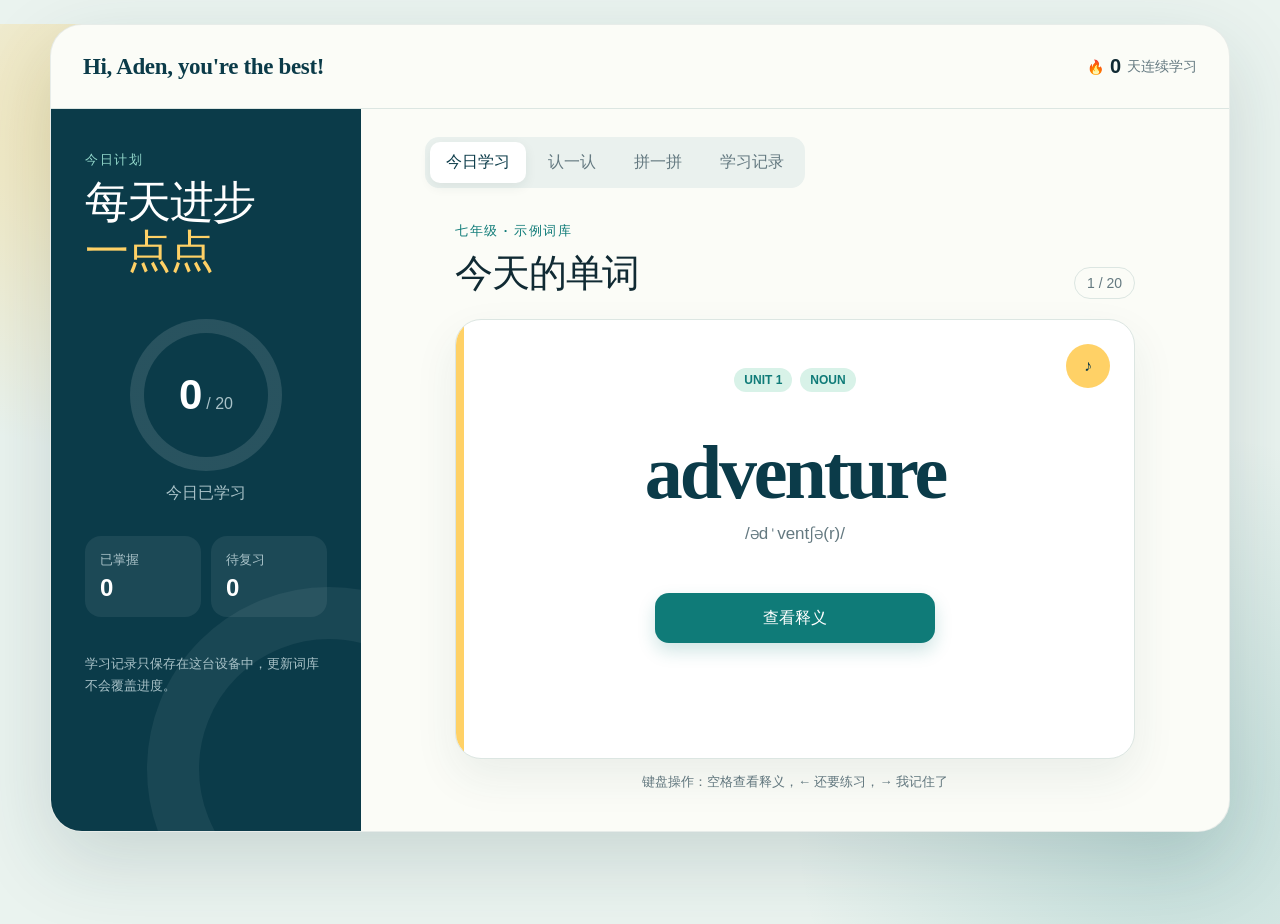
==== index.html @ 6ef936e9 "Ease spelling practice with letter hints (index.html)" ====
<!doctype html>
<html lang="zh-CN">
  <head>
    <meta charset="UTF-8" />
    <meta name="viewport" content="width=device-width, initial-scale=1, viewport-fit=cover" />
    <meta name="theme-color" content="#0b3b49" />
    <meta name="description" content="适合初中生在 iPad 和 iPhone 上使用的英语背单词 Web App。" />
    <link rel="manifest" href="./manifest.webmanifest" />
    <link rel="icon" type="image/svg+xml" href="data:image/svg+xml,%3Csvg xmlns='http://www.w3.org/2000/svg' viewBox='0 0 64 64'%3E%3Crect width='64' height='64' rx='16' fill='%230b3b49'/%3E%3Cpath d='M18 17h21a8 8 0 0 1 8 8v22H26a8 8 0 0 0-8 0V17Z' fill='%23ffd166'/%3E%3Cpath d='M26 17v30' stroke='%23fff' stroke-width='4'/%3E%3C/svg%3E" />
    <title>词光 · 英语学习</title>
    <link rel="stylesheet" href="./styles.css" />
  </head>
  <body>
    <div class="page-shell">
      <header class="topbar">
        <p class="personal-message">Hi, Aden, you're the best!</p>
        <div class="streak" aria-label="连续学习天数">
          <span aria-hidden="true">🔥</span>
          <strong id="streak-count">0</strong>
          <span>天连续学习</span>
        </div>
      </header>

      <main class="app-layout">
        <aside class="side-panel" aria-label="学习概览">
          <p class="eyebrow">今日计划</p>
          <h1>每天进步<br /><em>一点点</em></h1>
          <div class="ring-wrap">
            <div class="progress-ring" id="daily-ring" style="--progress: 0">
              <div><strong id="today-count">0</strong><span>/ 20</span></div>
            </div>
            <p>今日已学习</p>
          </div>
          <div class="mini-stats">
            <div><span>已掌握</span><strong id="mastered-count">0</strong></div>
            <div><span>待复习</span><strong id="review-count">0</strong></div>
          </div>
          <p class="local-note">学习记录只保存在这台设备中，更新词库不会覆盖进度。</p>
        </aside>

        <section class="workspace">
          <nav class="mode-tabs" aria-label="功能切换">
            <button class="tab is-active" data-view="study" aria-selected="true">今日学习</button>
            <button class="tab" data-view="quiz" aria-selected="false">认一认</button>
            <button class="tab" data-view="spelling" aria-selected="false">拼一拼</button>
            <button class="tab" data-view="progress" aria-selected="false">学习记录</button>
          </nav>

          <section class="view is-active" id="study-view" aria-labelledby="study-heading">
            <div class="view-heading">
              <div><p class="eyebrow">七年级 · 示例词库</p><h2 id="study-heading">今天的单词</h2></div>
              <span id="word-position" class="position">1 / 20</span>
            </div>
            <div class="word-card" id="word-card">
              <div class="word-meta"><span id="word-unit">Unit 1</span><span id="word-pos">noun</span></div>
              <button class="sound-button" id="speak-button" aria-label="朗读当前单词">♪</button>
              <p class="word" id="word-text">loading</p>
              <p class="phonetic" id="word-phonetic">/ˈləʊdɪŋ/</p>
              <div class="answer" id="word-answer" hidden>
                <span class="answer-rule"></span>
                <strong id="word-meaning">正在加载词库…</strong>
                <p id="word-example"></p>
                <small id="word-example-zh"></small>
              </div>
              <button class="primary-button" id="reveal-button">查看释义</button>
              <div class="decision-buttons" id="decision-buttons" hidden>
                <button class="secondary-button" data-result="again">还要练习</button>
                <button class="primary-button" data-result="known">我记住了</button>
              </div>
            </div>
            <p class="keyboard-hint">键盘操作：空格查看释义，← 还要练习，→ 我记住了</p>
          </section>

          <section class="view" id="quiz-view" aria-labelledby="quiz-heading" hidden>
            <div class="view-heading">
              <div><p class="eyebrow">中英双向选择</p><h2 id="quiz-heading">10 题认一认</h2></div>
              <span id="quiz-position" class="position">准备开始</span>
            </div>
            <div class="quiz-card" id="quiz-card">
              <p class="quiz-direction" id="quiz-direction">系统会随机出题，并自动记录错词。</p>
              <h3 id="quiz-prompt">检验一下今天的成果</h3>
              <div id="quiz-options" class="quiz-options"></div>
              <p id="quiz-feedback" class="quiz-feedback" aria-live="polite"></p>
              <button class="primary-button" id="quiz-start">开始认一认</button>
            </div>
          </section>

          <section class="view" id="spelling-view" aria-labelledby="spelling-heading" hidden>
            <div class="view-heading">
              <div><p class="eyebrow">看中文写英文</p><h2 id="spelling-heading">10 题拼一拼</h2></div>
              <span id="spelling-position" class="position">准备开始</span>
            </div>
            <div class="spelling-card">
              <p class="spelling-label" id="spelling-label">根据中文释义和首尾字母，补全中间的字母。</p>
              <h3 id="spelling-prompt">准备好挑战拼写了吗？</h3>
              <form id="spelling-form" hidden>
                <div class="spelling-pattern" aria-label="英文单词拼写提示">
                  <span id="spelling-first" aria-hidden="true"></span>
                  <label class="sr-only" for="spelling-input">填写单词中间缺少的字母</label>
                  <input id="spelling-input" type="text" inputmode="text" autocomplete="off" autocapitalize="none" spellcheck="false" />
                  <span id="spelling-last" aria-hidden="true"></span>
                </div>
                <button class="primary-button" type="submit">提交答案</button>
              </form>
              <div id="spelling-feedback" class="spelling-feedback" aria-live="polite"></div>
              <button class="primary-button" id="spelling-start">开始拼一拼</button>
              <button class="primary-button" id="spelling-next" hidden>下一题</button>
            </div>
          </section>

          <section class="view" id="progress-view" aria-labelledby="progress-heading" hidden>
            <div class="view-heading">
              <div><p class="eyebrow">保存在本机</p><h2 id="progress-heading">学习记录</h2></div>
            </div>
            <div class="progress-grid">
              <article><span>已接触单词</span><strong id="seen-total">0</strong><small>共 20 个</small></article>
              <article><span>已经掌握</span><strong id="mastered-total">0</strong><small>答对 2 次以上</small></article>
              <article><span>错词数量</span><strong id="wrong-total">0</strong><small>建议优先复习</small></article>
            </div>
            <div class="wrong-list-card">
              <div><h3>需要再练的单词</h3><p>做错或点过“还要练习”的单词会出现在这里。</p></div>
              <div id="wrong-list" class="wrong-list"></div>
            </div>
          </section>
        </section>
      </main>
    </div>
    <noscript>请开启 JavaScript 后使用词光。</noscript>
    <script src="./app.js" defer></script>
  </body>
</html>
---- styles.css ----
:root {
  --ink: #102a33;
  --muted: #647980;
  --deep: #0b3b49;
  --teal: #0f7b78;
  --mint: #d8f2e8;
  --sun: #ffd166;
  --paper: #fbfcf7;
  --white: #ffffff;
  --line: #dce6e2;
  --danger: #c95252;
  font-family: Inter, ui-rounded, "SF Pro Rounded", "PingFang SC", "Microsoft YaHei", sans-serif;
  color: var(--ink);
  background: #eaf3ef;
  font-synthesis: none;
}

* { box-sizing: border-box; }
[hidden] { display: none !important; }

body {
  margin: 0;
  min-height: 100vh;
  min-height: 100svh;
  background:
    radial-gradient(circle at 8% 12%, rgba(255, 209, 102, .44), transparent 20rem),
    radial-gradient(circle at 92% 88%, rgba(15, 123, 120, .18), transparent 24rem),
    #eaf3ef;
}

button, a { -webkit-tap-highlight-color: transparent; }
button { font: inherit; }
button:focus-visible, a:focus-visible { outline: 3px solid var(--sun); outline-offset: 3px; }

.page-shell {
  width: min(1180px, calc(100% - 32px));
  margin: 24px auto;
  background: var(--paper);
  border: 1px solid rgba(11, 59, 73, .08);
  border-radius: 32px;
  box-shadow: 0 28px 80px rgba(22, 64, 69, .16);
  overflow: hidden;
}

.topbar {
  height: 84px;
  padding: 0 32px;
  display: flex;
  align-items: center;
  justify-content: space-between;
  border-bottom: 1px solid var(--line);
}

.personal-message {
  margin: 0; color: var(--deep); font: 700 clamp(17px, 2.3vw, 23px)/1.2 Georgia, "Times New Roman", serif;
  letter-spacing: -.015em;
}

.streak { display: flex; align-items: center; gap: 6px; color: var(--muted); font-size: 14px; }
.streak strong { color: var(--ink); font-size: 20px; }

.app-layout { min-height: 680px; display: grid; grid-template-columns: 310px 1fr; }
.side-panel {
  position: relative; padding: 42px 34px; color: var(--white); background: var(--deep); overflow: hidden;
}
.side-panel::after {
  content: ""; position: absolute; width: 260px; height: 260px; right: -150px; bottom: -120px;
  border: 52px solid rgba(255,255,255,.06); border-radius: 50%;
}
.eyebrow { margin: 0 0 8px; color: var(--teal); font-size: 13px; font-weight: 800; letter-spacing: .12em; text-transform: uppercase; }
.side-panel .eyebrow { color: #92d7ca; }
.side-panel h1 { margin: 0; font-size: clamp(32px, 4vw, 44px); line-height: 1.12; letter-spacing: -.035em; }
.side-panel h1 em { color: var(--sun); font-family: Georgia, "Noto Serif SC", serif; font-weight: 500; }

.ring-wrap { margin: 42px 0 32px; text-align: center; }
.progress-ring {
  --progress: 0;
  width: 152px; height: 152px; margin: auto; border-radius: 50%;
  background: conic-gradient(var(--sun) calc(var(--progress) * 1%), rgba(255,255,255,.12) 0);
  display: grid; place-items: center;
}
.progress-ring::before { content: ""; grid-area: 1/1; width: 124px; height: 124px; border-radius: 50%; background: var(--deep); }
.progress-ring div { grid-area: 1/1; position: relative; display: flex; align-items: baseline; gap: 4px; }
.progress-ring strong { font-size: 42px; }
.progress-ring span { color: #a9c2c8; }
.ring-wrap p { margin: 12px 0 0; color: #a9c2c8; }
.mini-stats { display: grid; grid-template-columns: 1fr 1fr; gap: 10px; }
.mini-stats div { padding: 15px; background: rgba(255,255,255,.07); border-radius: 16px; }
.mini-stats span, .mini-stats strong { display: block; }
.mini-stats span { color: #a9c2c8; font-size: 13px; }
.mini-stats strong { margin-top: 5px; font-size: 24px; }
.local-note { position: relative; z-index: 1; margin: 36px 0 0; color: #a9c2c8; font-size: 13px; line-height: 1.7; }

.workspace { padding: 28px clamp(24px, 5vw, 64px) 40px; }
.mode-tabs { display: flex; gap: 6px; padding: 5px; width: fit-content; background: #eaf1ee; border-radius: 14px; }
.tab { border: 0; padding: 10px 16px; border-radius: 10px; color: var(--muted); background: transparent; cursor: pointer; font-weight: 700; }
.tab.is-active { color: var(--deep); background: var(--white); box-shadow: 0 4px 12px rgba(20,58,65,.08); }
.view { max-width: 680px; margin: 34px auto 0; }
.view-heading { display: flex; align-items: end; justify-content: space-between; gap: 20px; margin-bottom: 20px; }
.view-heading h2 { margin: 0; font-size: clamp(28px, 4vw, 38px); letter-spacing: -.03em; }
.position { padding: 7px 12px; border: 1px solid var(--line); border-radius: 999px; color: var(--muted); font-size: 14px; white-space: nowrap; }

.word-card, .quiz-card, .spelling-card, .wrong-list-card {
  position: relative; padding: clamp(24px, 5vw, 48px); background: var(--white); border: 1px solid var(--line);
  border-radius: 26px; box-shadow: 0 18px 44px rgba(34, 76, 75, .08);
}
.word-card { min-height: 440px; text-align: center; overflow: hidden; }
.word-card::before { content: ""; position: absolute; left: 0; top: 0; width: 8px; height: 100%; background: var(--sun); }
.word-meta { display: flex; justify-content: center; gap: 8px; }
.word-meta span { padding: 5px 10px; border-radius: 999px; background: var(--mint); color: var(--teal); font-size: 12px; font-weight: 800; text-transform: uppercase; }
.sound-button { position: absolute; top: 24px; right: 24px; width: 44px; height: 44px; border: 0; border-radius: 50%; color: var(--deep); background: var(--sun); cursor: pointer; font-weight: 900; }
.word { margin: 42px 0 4px; font: 700 clamp(48px, 8vw, 76px)/1 Georgia, serif; letter-spacing: -.04em; color: var(--deep); }
.phonetic { margin: 12px 0 28px; color: var(--muted); font-size: 17px; }
.answer-rule { display: block; width: 44px; height: 3px; margin: 0 auto 16px; border-radius: 99px; background: var(--sun); }
.answer strong { display: block; font-size: 22px; }
.answer p { margin: 18px 0 4px; font-size: 17px; line-height: 1.55; }
.answer small { color: var(--muted); font-size: 14px; }

.primary-button, .secondary-button {
  min-height: 50px; border: 0; border-radius: 14px; padding: 13px 24px; cursor: pointer; font-weight: 800;
}
.primary-button { color: var(--white); background: var(--teal); box-shadow: 0 8px 18px rgba(15,123,120,.2); }
.primary-button:hover { background: #0a6967; }
.secondary-button { color: var(--deep); background: #edf3f1; }
#reveal-button { margin-top: 20px; width: min(280px, 100%); }
.decision-buttons { display: grid; grid-template-columns: 1fr 1fr; gap: 12px; margin-top: 28px; }
.keyboard-hint { margin: 14px 0 0; color: var(--muted); font-size: 13px; text-align: center; }

.quiz-card { text-align: center; }
.quiz-direction { margin: 0; color: var(--teal); font-size: 14px; font-weight: 800; }
.quiz-card h3 { margin: 26px 0; font: 700 clamp(30px, 6vw, 48px)/1.2 Georgia, serif; color: var(--deep); }
.quiz-options { display: grid; grid-template-columns: 1fr 1fr; gap: 12px; }
.quiz-options button { min-height: 58px; padding: 12px; border: 2px solid var(--line); border-radius: 14px; background: var(--white); cursor: pointer; font-weight: 700; }
.quiz-options button:hover { border-color: var(--teal); }
.quiz-options button.correct { border-color: var(--teal); background: var(--mint); }
.quiz-options button.wrong { border-color: var(--danger); background: #fff0f0; }
.quiz-feedback { min-height: 24px; font-weight: 800; }

.spelling-card { text-align: center; }
.spelling-label { margin: 0; color: var(--teal); font-size: 14px; font-weight: 800; }
.spelling-card h3 { margin: 28px 0; font-size: clamp(30px, 6vw, 48px); line-height: 1.25; color: var(--deep); }
#spelling-form { display: grid; grid-template-columns: 1fr auto; gap: 10px; }
#spelling-input {
  width: 100%; min-height: 54px; border: 2px solid var(--line); border-radius: 14px; padding: 0 18px;
  color: var(--deep); background: var(--paper); font: 700 19px/1.2 Georgia, serif;
}
#spelling-input:focus { border-color: var(--teal); outline: 3px solid rgba(15, 123, 120, .14); }
.spelling-feedback { min-height: 94px; display: grid; place-items: center; margin-top: 20px; }
.spelling-result { margin: 0; font-weight: 800; }
.spelling-result strong { display: block; font-size: 20px; }
.spelling-result span { display: block; margin-bottom: 5px; font-size: 42px; line-height: 1; }
.spelling-result.is-correct { color: var(--teal); }
.spelling-result.is-wrong { color: var(--danger); }
.spelling-result.is-wrong small { display: block; margin-top: 6px; color: var(--muted); font-size: 14px; font-weight: 600; }
.sr-only { position: absolute; width: 1px; height: 1px; padding: 0; margin: -1px; overflow: hidden; clip: rect(0, 0, 0, 0); white-space: nowrap; border: 0; }

.progress-grid { display: grid; grid-template-columns: repeat(3, 1fr); gap: 12px; margin-bottom: 16px; }
.progress-grid article { padding: 20px; background: var(--deep); color: var(--white); border-radius: 18px; }
.progress-grid span, .progress-grid small { display: block; }
.progress-grid span { color: #afd0d4; font-size: 13px; }
.progress-grid strong { display: block; margin: 10px 0 4px; color: var(--sun); font-size: 34px; }
.progress-grid small { color: #afd0d4; }
.wrong-list-card { display: flex; align-items: flex-start; justify-content: space-between; gap: 24px; padding: 26px; }
.wrong-list-card h3 { margin: 0 0 5px; }
.wrong-list-card p { margin: 0; color: var(--muted); font-size: 14px; line-height: 1.5; }
.wrong-list { display: flex; flex-wrap: wrap; justify-content: flex-end; gap: 7px; max-width: 280px; }
.wrong-list span { padding: 6px 10px; background: #fff2cf; border-radius: 999px; font-size: 13px; font-weight: 700; }
.wrong-list .empty { color: var(--muted); background: #edf3f1; }

@media (max-width: 800px) {
  .page-shell { width: 100%; margin: 0; border: 0; border-radius: 0; min-height: 100svh; }
  .topbar { height: 72px; padding: 0 20px; }
  .streak span:last-child { display: none; }
  .app-layout { display: block; }
  .side-panel { padding: 22px 20px; }
  .side-panel h1, .side-panel .eyebrow, .ring-wrap p, .local-note { display: none; }
  .ring-wrap { margin: 0; text-align: left; }
  .progress-ring { width: auto; height: auto; margin: 0; border-radius: 0; background: none; display: block; }
  .progress-ring::before { display: none; }
  .progress-ring div { display: flex; }
  .progress-ring strong { font-size: 28px; color: var(--sun); }
  .progress-ring span { align-self: center; }
  .mini-stats { position: absolute; top: 20px; right: 20px; display: flex; }
  .mini-stats div { padding: 5px 10px; background: rgba(255,255,255,.08); }
  .mini-stats span { display: none; }
  .mini-stats strong { margin: 0; font-size: 18px; }
  .mini-stats strong::after { margin-left: 4px; color: #a9c2c8; font-size: 11px; }
  .mini-stats div:first-child strong::after { content: "掌握"; }
  .mini-stats div:last-child strong::after { content: "复习"; }
  .workspace { padding: 20px 16px 36px; }
  .mode-tabs { width: 100%; overflow-x: auto; }
  .tab { flex: 1; min-width: 0; padding-inline: 10px; white-space: nowrap; }
  .view { margin-top: 28px; }
  .word-card { min-height: 430px; }
  .keyboard-hint { display: none; }
}

@media (max-width: 520px) {
  .personal-message { max-width: 220px; }
  .view-heading { align-items: center; }
  .word-card { padding: 28px 20px; }
  .sound-button { top: 18px; right: 18px; }
  .quiz-options, .progress-grid { grid-template-columns: 1fr; }
  #spelling-form { grid-template-columns: 1fr; }
  .wrong-list-card { display: block; }
  .wrong-list { justify-content: flex-start; margin-top: 18px; }
}

@media (max-width: 350px) {
  .topbar { padding-inline: 14px; }
  .side-panel { padding-inline: 14px; }
  .mini-stats { right: 14px; }
  .workspace { padding-inline: 12px; }
  .tab { padding-inline: 6px; font-size: 13px; }
  .word { font-size: 44px; }
}

@media (prefers-reduced-motion: no-preference) {
  .view.is-active { animation: arrive .24s ease-out; }
  @keyframes arrive { from { opacity: 0; transform: translateY(8px); } }
}
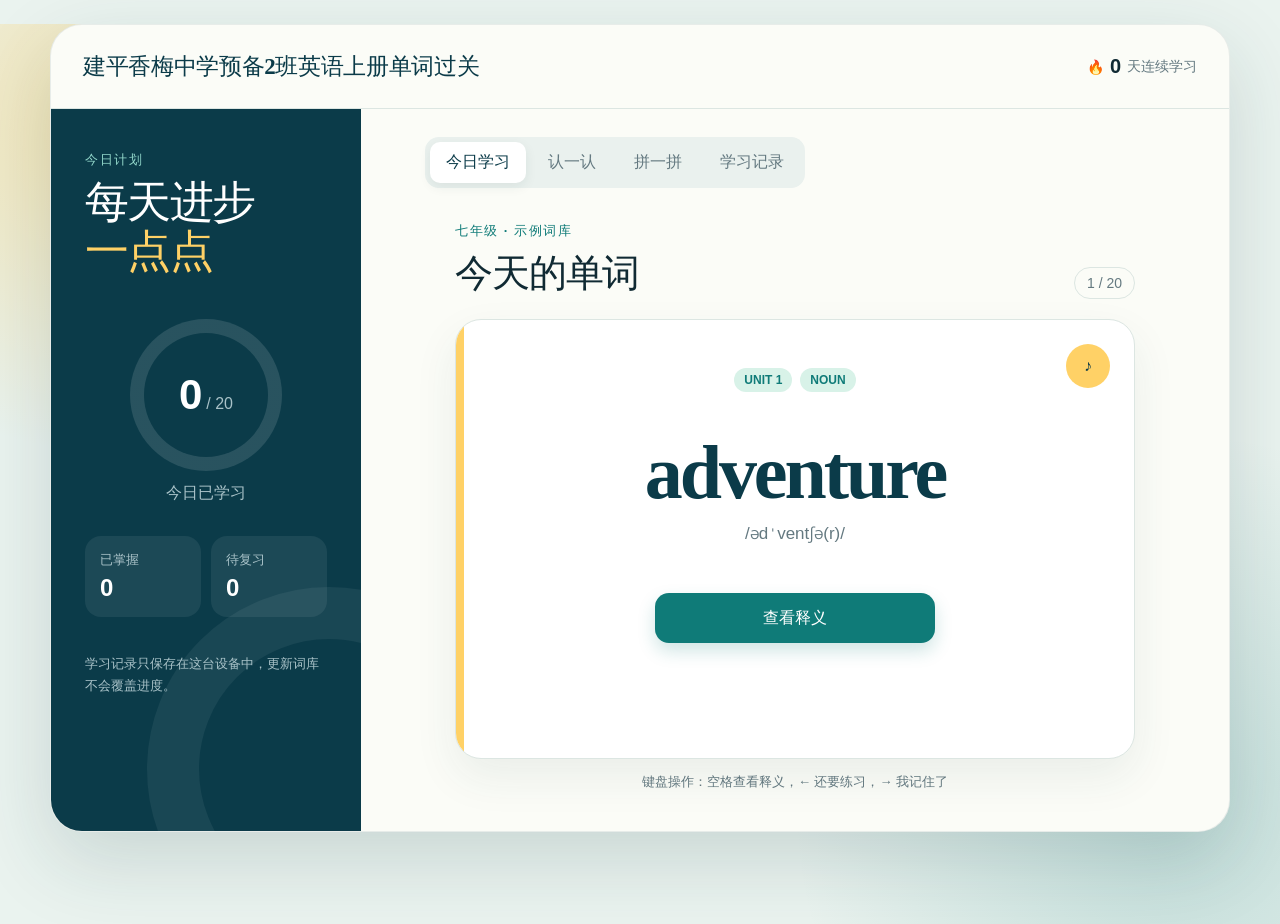
==== commit 0a3cc079: "Add automatic pronunciation and review flow (index.html)" ====
--- a/index.html
+++ b/index.html
@@ -13,7 +13,7 @@
   <body>
     <div class="page-shell">
       <header class="topbar">
-        <p class="personal-message">Hi, Aden, you're the best!</p>
+        <p class="personal-message">建平香梅中学预备2班英语上册单词过关</p>
         <div class="streak" aria-label="连续学习天数">
           <span aria-hidden="true">🔥</span>
           <strong id="streak-count">0</strong>
@@ -48,7 +48,7 @@
 
           <section class="view is-active" id="study-view" aria-labelledby="study-heading">
             <div class="view-heading">
-              <div><p class="eyebrow">七年级 · 示例词库</p><h2 id="study-heading">今天的单词</h2></div>
+              <div><p class="eyebrow" id="study-eyebrow">七年级 · 示例词库</p><h2 id="study-heading">今天的单词</h2></div>
               <span id="word-position" class="position">1 / 20</span>
             </div>
             <div class="word-card" id="word-card">
@@ -95,10 +95,9 @@
               <h3 id="spelling-prompt">准备好挑战拼写了吗？</h3>
               <form id="spelling-form" hidden>
                 <div class="spelling-pattern" aria-label="英文单词拼写提示">
-                  <span id="spelling-first" aria-hidden="true"></span>
-                  <label class="sr-only" for="spelling-input">填写单词中间缺少的字母</label>
-                  <input id="spelling-input" type="text" inputmode="text" autocomplete="off" autocapitalize="none" spellcheck="false" />
-                  <span id="spelling-last" aria-hidden="true"></span>
+                  <span class="spelling-edge" id="spelling-first" aria-hidden="true"></span>
+                  <div class="spelling-slots" id="spelling-slots" role="group" aria-label="填写单词中间缺少的字母"></div>
+                  <span class="spelling-edge" id="spelling-last" aria-hidden="true"></span>
                 </div>
                 <button class="primary-button" type="submit">提交答案</button>
               </form>
@@ -119,7 +118,10 @@
             </div>
             <div class="wrong-list-card">
               <div><h3>需要再练的单词</h3><p>做错或点过“还要练习”的单词会出现在这里。</p></div>
-              <div id="wrong-list" class="wrong-list"></div>
+              <div class="wrong-list-actions">
+                <div id="wrong-list" class="wrong-list"></div>
+                <button class="primary-button" id="review-again" hidden>再次练习</button>
+              </div>
             </div>
           </section>
         </section>
--- a/styles.css
+++ b/styles.css
@@ -139,12 +139,21 @@
 .spelling-card { text-align: center; }
 .spelling-label { margin: 0; color: var(--teal); font-size: 14px; font-weight: 800; }
 .spelling-card h3 { margin: 28px 0; font-size: clamp(30px, 6vw, 48px); line-height: 1.25; color: var(--deep); }
-#spelling-form { display: grid; grid-template-columns: 1fr auto; gap: 10px; }
-#spelling-input {
-  width: 100%; min-height: 54px; border: 2px solid var(--line); border-radius: 14px; padding: 0 18px;
-  color: var(--deep); background: var(--paper); font: 700 19px/1.2 Georgia, serif;
-}
-#spelling-input:focus { border-color: var(--teal); outline: 3px solid rgba(15, 123, 120, .14); }
+#spelling-form { display: flex; align-items: center; justify-content: center; flex-wrap: wrap; gap: 16px; }
+.spelling-pattern {
+  display: inline-flex; align-items: center; justify-content: center; gap: 7px; min-height: 64px; padding: 8px 18px;
+  border: 2px solid var(--line); border-radius: 16px; background: var(--paper); color: var(--deep);
+  font: 700 clamp(28px, 5vw, 38px)/1 Georgia, serif;
+}
+.spelling-edge { min-width: .7em; text-align: center; }
+.spelling-slots { display: inline-flex; align-items: center; gap: 5px; }
+.spelling-letter {
+  width: clamp(24px, 5vw, 32px); min-height: 48px; border: 0; border-bottom: 3px solid var(--teal);
+  border-radius: 0; padding: 0 2px; color: var(--deep); background: transparent;
+  font: inherit; text-align: center; caret-color: var(--teal);
+}
+.spelling-letter:focus { border-color: var(--teal); background: rgba(15, 123, 120, .07); outline: 2px solid rgba(15, 123, 120, .18); outline-offset: 2px; }
+.spelling-letter:disabled { color: var(--deep); opacity: 1; -webkit-text-fill-color: var(--deep); }
 .spelling-feedback { min-height: 94px; display: grid; place-items: center; margin-top: 20px; }
 .spelling-result { margin: 0; font-weight: 800; }
 .spelling-result strong { display: block; font-size: 20px; }
@@ -201,7 +210,7 @@
   .word-card { padding: 28px 20px; }
   .sound-button { top: 18px; right: 18px; }
   .quiz-options, .progress-grid { grid-template-columns: 1fr; }
-  #spelling-form { grid-template-columns: 1fr; }
+  #spelling-form { flex-direction: column; }
   .wrong-list-card { display: block; }
   .wrong-list { justify-content: flex-start; margin-top: 18px; }
 }
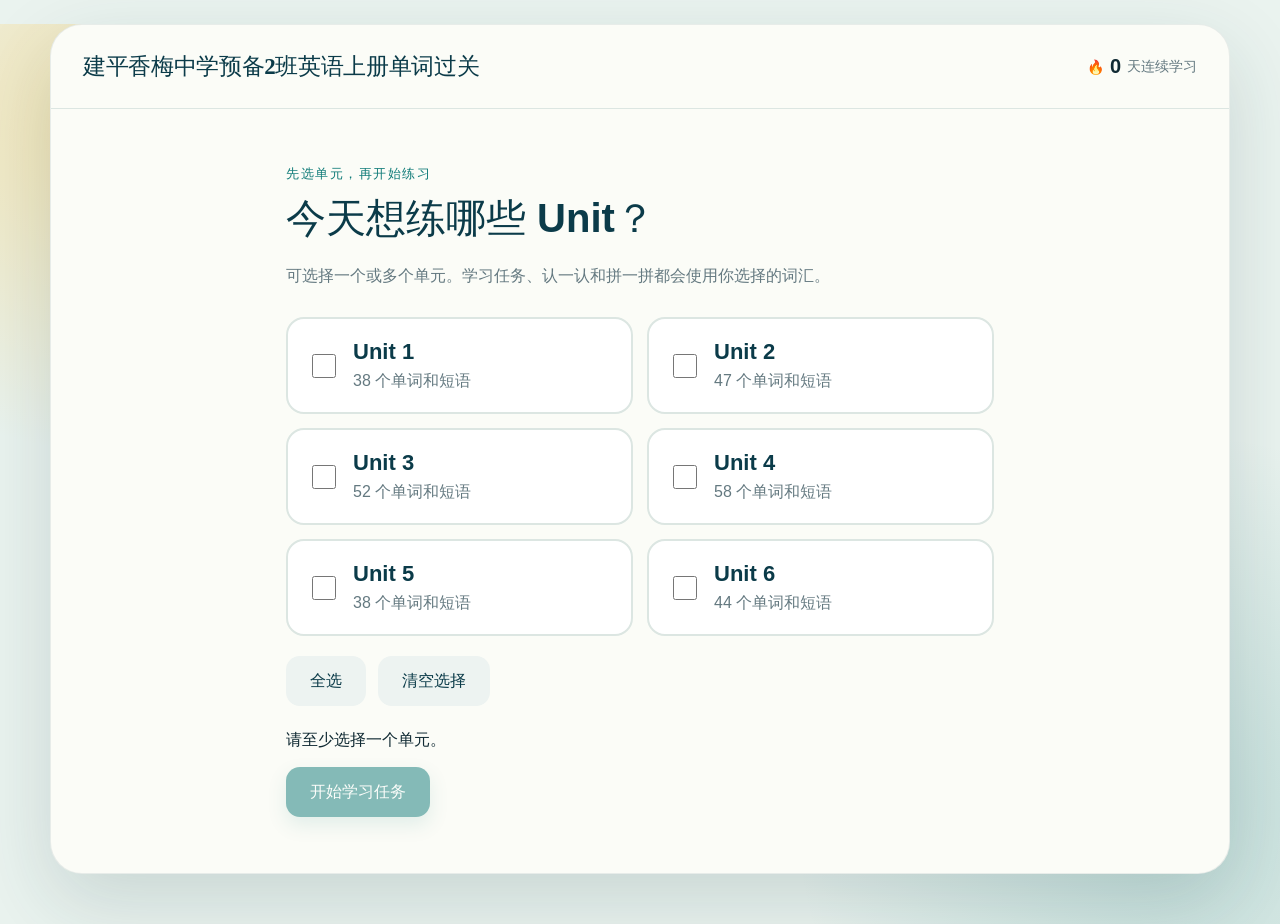
==== commit 5cb4187b: "Add unit-based learning tasks and improve English speech Scope study, quizzes, spelling and review t" ====
--- a/index.html
+++ b/index.html
@@ -21,7 +21,22 @@
         </div>
       </header>
 
-      <main class="app-layout">
+      <section id="unit-picker" class="unit-picker" aria-labelledby="unit-heading">
+        <p class="eyebrow">先选单元，再开始练习</p>
+        <h1 id="unit-heading">今天想练哪些 Unit？</h1>
+        <p class="unit-intro">可选择一个或多个单元。学习任务、认一认和拼一拼都会使用你选择的词汇。</p>
+        <p id="load-status" role="status">正在加载词库…</p>
+        <form id="unit-form" hidden>
+          <fieldset class="unit-fieldset">
+            <legend class="sr-only">选择练习单元</legend>
+            <div id="unit-options" class="unit-options"></div>
+          </fieldset>
+          <div class="unit-tools"><button type="button" id="select-all" class="secondary-button">全选</button><button type="button" id="clear-units" class="secondary-button">清空选择</button></div>
+          <p id="unit-summary" role="status" aria-live="polite"></p>
+          <div class="unit-actions"><button class="primary-button" id="start-task" type="submit" disabled>开始学习任务</button><button class="secondary-button" id="cancel-units" type="button" hidden>返回当前任务</button></div>
+        </form>
+      </section>
+      <main class="app-layout" id="learning-app" hidden>
         <aside class="side-panel" aria-label="学习概览">
           <p class="eyebrow">今日计划</p>
           <h1>每天进步<br /><em>一点点</em></h1>
@@ -39,8 +54,10 @@
         </aside>
 
         <section class="workspace">
+          <div class="task-toolbar"><p id="task-summary"></p><button id="change-units" class="secondary-button" type="button">更换单元</button></div>
+          <div class="voice-settings"><label for="voice-select">朗读声音</label><select id="voice-select" aria-describedby="voice-status"><option value="">自动选择英语语音</option></select><button id="test-voice" class="secondary-button" type="button">试听</button><small id="voice-status" role="status"></small></div>
           <nav class="mode-tabs" aria-label="功能切换">
-            <button class="tab is-active" data-view="study" aria-selected="true">今日学习</button>
+            <button class="tab is-active" data-view="study" aria-selected="true">学习任务</button>
             <button class="tab" data-view="quiz" aria-selected="false">认一认</button>
             <button class="tab" data-view="spelling" aria-selected="false">拼一拼</button>
             <button class="tab" data-view="progress" aria-selected="false">学习记录</button>
@@ -48,8 +65,8 @@
 
           <section class="view is-active" id="study-view" aria-labelledby="study-heading">
             <div class="view-heading">
-              <div><p class="eyebrow" id="study-eyebrow">七年级 · 示例词库</p><h2 id="study-heading">今天的单词</h2></div>
-              <span id="word-position" class="position">1 / 20</span>
+              <div><p class="eyebrow" id="study-eyebrow">预备年级 · 单元词库</p><h2 id="study-heading">所选单元的单词</h2></div>
+              <span id="word-position" class="position">—</span>
             </div>
             <div class="word-card" id="word-card">
               <div class="word-meta"><span id="word-unit">Unit 1</span><span id="word-pos">noun</span></div>
@@ -112,12 +129,12 @@
               <div><p class="eyebrow">保存在本机</p><h2 id="progress-heading">学习记录</h2></div>
             </div>
             <div class="progress-grid">
-              <article><span>已接触单词</span><strong id="seen-total">0</strong><small>共 20 个</small></article>
+              <article><span>已接触单词</span><strong id="seen-total">0</strong><small id="word-total">所选单元共 0 个</small></article>
               <article><span>已经掌握</span><strong id="mastered-total">0</strong><small>答对 2 次以上</small></article>
               <article><span>错词数量</span><strong id="wrong-total">0</strong><small>建议优先复习</small></article>
             </div>
             <div class="wrong-list-card">
-              <div><h3>需要再练的单词</h3><p>做错或点过“还要练习”的单词会出现在这里。</p></div>
+              <div><h3>需要再练的单词</h3><p>所选单元中做错或点过“还要练习”的单词会出现在这里。</p></div>
               <div class="wrong-list-actions">
                 <div id="wrong-list" class="wrong-list"></div>
                 <button class="primary-button" id="review-again" hidden>再次练习</button>
@@ -131,4 +148,4 @@
     <script src="./app.js" defer></script>
   </body>
 </html>
-
+
--- a/styles.css
+++ b/styles.css
@@ -172,9 +172,11 @@
 .wrong-list-card { display: flex; align-items: flex-start; justify-content: space-between; gap: 24px; padding: 26px; }
 .wrong-list-card h3 { margin: 0 0 5px; }
 .wrong-list-card p { margin: 0; color: var(--muted); font-size: 14px; line-height: 1.5; }
+.wrong-list-actions { display: grid; justify-items: end; gap: 14px; min-width: min(280px, 100%); }
 .wrong-list { display: flex; flex-wrap: wrap; justify-content: flex-end; gap: 7px; max-width: 280px; }
 .wrong-list span { padding: 6px 10px; background: #fff2cf; border-radius: 999px; font-size: 13px; font-weight: 700; }
 .wrong-list .empty { color: var(--muted); background: #edf3f1; }
+#review-again { width: 100%; }
 
 @media (max-width: 800px) {
   .page-shell { width: 100%; margin: 0; border: 0; border-radius: 0; min-height: 100svh; }
@@ -212,6 +214,7 @@
   .quiz-options, .progress-grid { grid-template-columns: 1fr; }
   #spelling-form { flex-direction: column; }
   .wrong-list-card { display: block; }
+  .wrong-list-actions { justify-items: stretch; margin-top: 18px; }
   .wrong-list { justify-content: flex-start; margin-top: 18px; }
 }
 
@@ -228,4 +231,46 @@
   .view.is-active { animation: arrive .24s ease-out; }
   @keyframes arrive { from { opacity: 0; transform: translateY(8px); } }
 }
-
+
+
+/* Unit selection and task controls */
+.unit-picker { max-width: 820px; margin: 0 auto; padding: clamp(24px, 5vw, 56px); min-height: 600px; }
+.unit-picker h1 { margin: 0; font-size: clamp(28px, 5vw, 40px); color: var(--deep); }
+.unit-intro { color: var(--muted); line-height: 1.7; font-size: 16px; }
+.unit-fieldset { border: 0; margin: 28px 0 20px; padding: 0; min-width: 0; }
+.unit-options { display: grid; grid-template-columns: repeat(2, minmax(0, 1fr)); gap: 14px; }
+.unit-option { display: flex; align-items: center; gap: 14px; padding: 20px; border: 2px solid var(--line); border-radius: 18px; background: white; cursor: pointer; }
+.unit-option:has(input:checked) { border-color: var(--teal); background: var(--mint); }
+.unit-option input { width: 24px; height: 24px; flex-shrink: 0; accent-color: var(--teal); }
+.unit-option strong, .unit-option small { display: block; }
+.unit-option strong { font-size: 22px; color: var(--deep); }
+.unit-option small { margin-top: 6px; font-size: 16px; color: var(--muted); }
+.unit-tools, .unit-actions { display: flex; flex-wrap: wrap; gap: 12px; }
+#unit-summary { margin: 24px 0 16px; font-size: 16px; }
+button:disabled { cursor: default; opacity: .5; }
+.task-toolbar { display: flex; align-items: center; justify-content: space-between; gap: 12px; margin-bottom: 16px; }
+.task-toolbar p { color: var(--teal); font-size: 16px; line-height: 1.5; margin: 0; }
+.task-toolbar button { flex-shrink: 0; padding: 10px 14px; }
+.voice-settings { display: flex; align-items: center; flex-wrap: wrap; gap: 10px; margin-bottom: 20px; font-size: 16px; }
+.voice-settings select { flex: 1; min-width: 150px; max-width: 100%; min-height: 44px; padding: 8px; border: 1px solid var(--line); border-radius: 10px; font: inherit; color: var(--deep); background: white; }
+.voice-settings small { flex-basis: 100%; color: var(--muted); font-size: 16px; line-height: 1.5; }
+.word { overflow-wrap: anywhere; line-height: 1.15; }
+.word-meta { flex-wrap: wrap; padding-right: 36px; }
+.spelling-pattern { width: 100%; min-width: 0; padding: 12px 8px; }
+.spelling-edge:empty { display: none; }
+.spelling-slots { flex-wrap: wrap; justify-content: center; max-width: 100%; row-gap: 12px; }
+.spelling-space { width: .6em; }
+.spelling-fixed { min-width: .35em; }
+.answer small, .local-note, .quiz-direction, .spelling-label, .wrong-list-card p, .progress-grid small { font-size: 16px; }
+@media (max-width: 520px) {
+  .unit-option { padding: 16px 12px; gap: 10px; }
+  .unit-options { gap: 10px; }
+  .unit-option small { line-height: 1.5; }
+  .unit-actions .primary-button { width: 100%; }
+  .task-toolbar { align-items: flex-start; }
+  .word { font-size: clamp(32px, 9vw, 48px); }
+}
+.workspace { min-width: 0; }
+@media (max-width: 380px) {
+  .unit-options { grid-template-columns: 1fr; }
+}
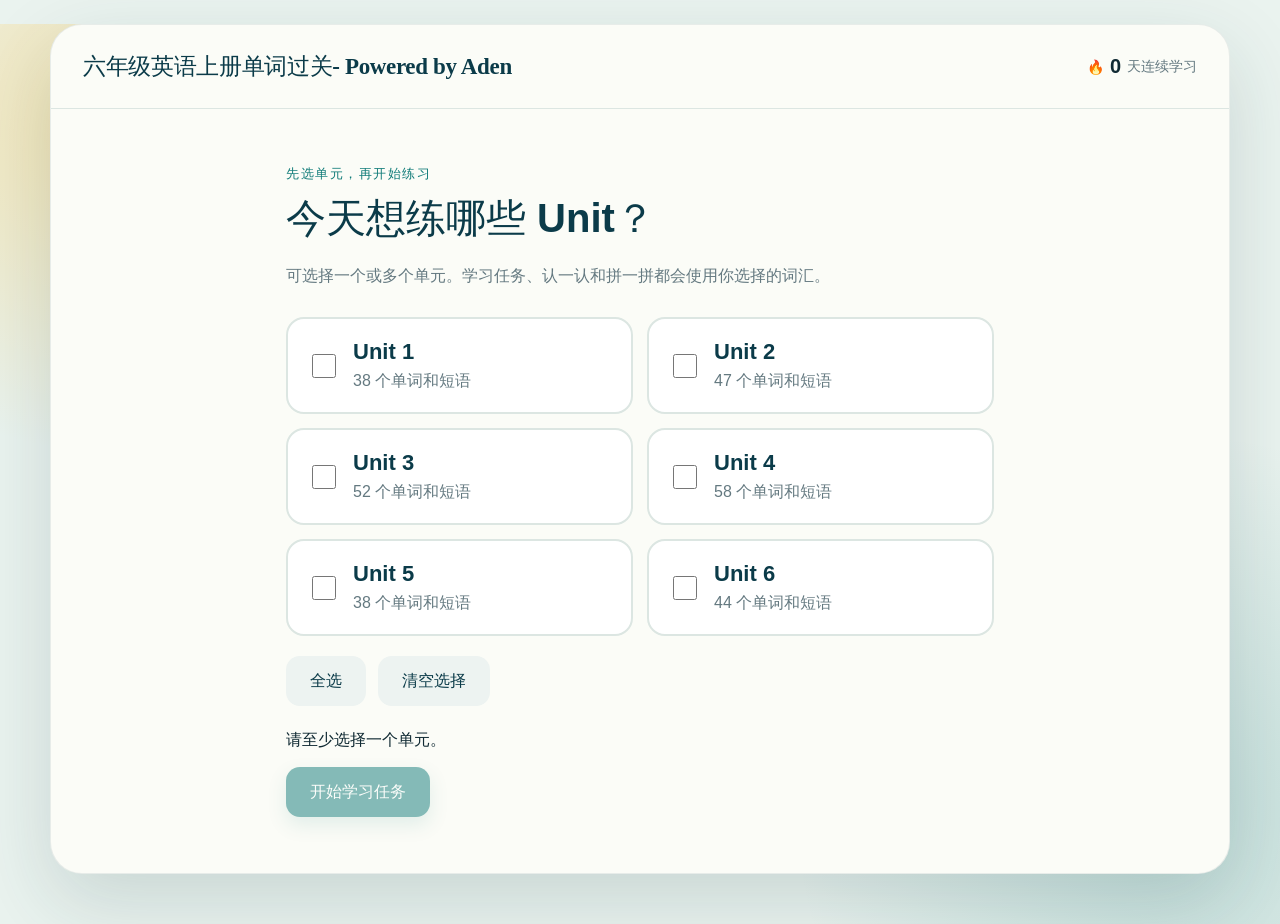
==== commit a2fa8ea9: "Update header to 六年级英语上册单词过关- Powered by Aden" ====
--- a/index.html
+++ b/index.html
@@ -13,7 +13,7 @@
   <body>
     <div class="page-shell">
       <header class="topbar">
-        <p class="personal-message">建平香梅中学预备2班英语上册单词过关</p>
+        <p class="personal-message">六年级英语上册单词过关- Powered by Aden</p>
         <div class="streak" aria-label="连续学习天数">
           <span aria-hidden="true">🔥</span>
           <strong id="streak-count">0</strong>
